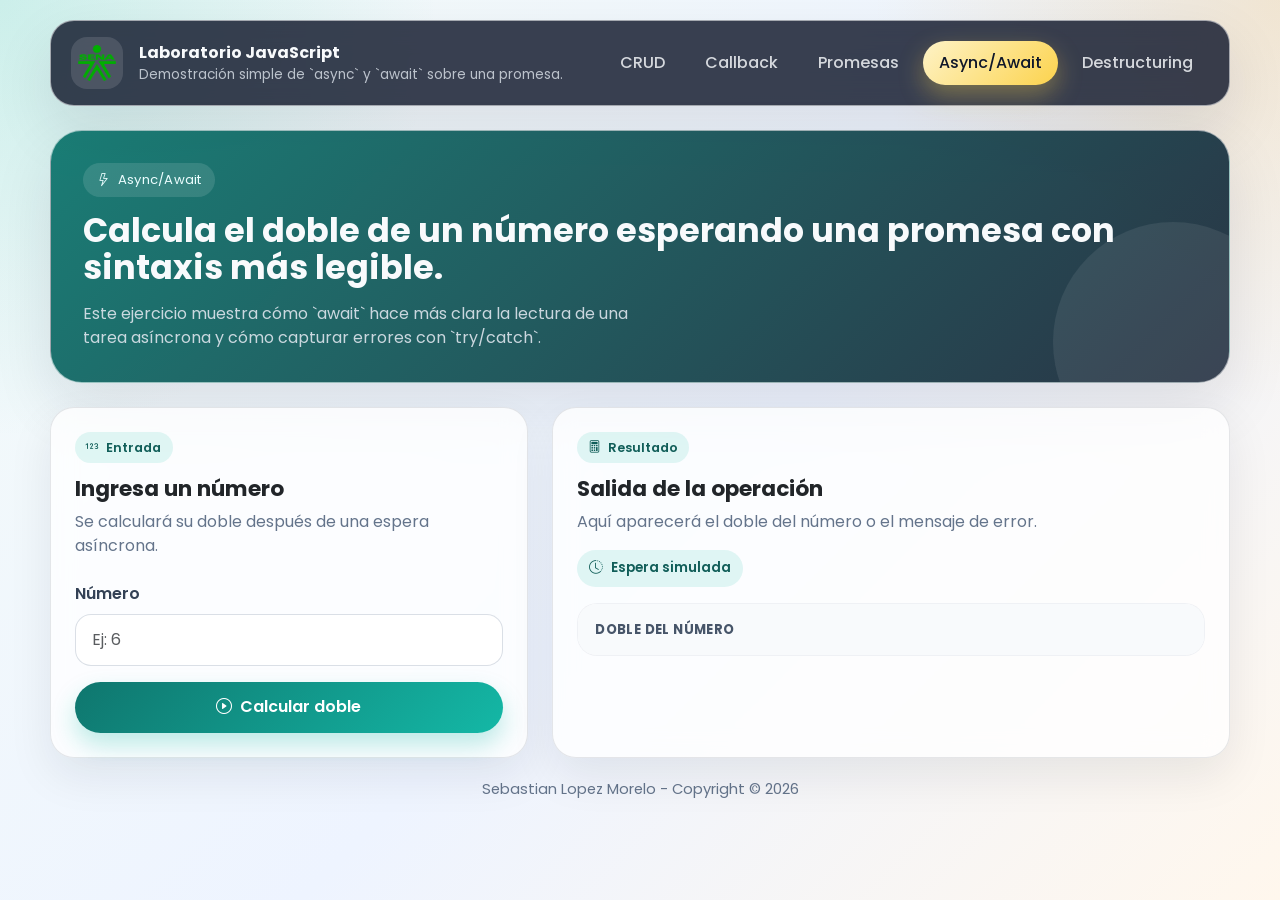
==== pages/async-await.html @ 8d1c25cd "Fix and Change System" ====
<!DOCTYPE html>
<html lang="es-CO">

<head>
    <meta charset="UTF-8">
    <meta name="viewport" content="width=device-width, initial-scale=1.0">
    <title>Laboratorio JavaScript | Async/Await</title>
    <meta name="author" content="Sebastian Lopez Morelo">
    <meta name="description" content="Cálculo asíncrono de un número usando async/await">
    <meta name="theme-color" content="#0f172a">
    <link rel="shortcut icon" href="../logosena.png" type="image/x-icon">
    <link rel="preconnect" href="https://fonts.googleapis.com">
    <link rel="preconnect" href="https://fonts.gstatic.com" crossorigin>
    <link href="https://fonts.googleapis.com/css2?family=Poppins:wght@400;500;600;700&display=swap"
        rel="stylesheet">
    <link href="https://cdn.jsdelivr.net/npm/bootstrap@5.3.3/dist/css/bootstrap.min.css" rel="stylesheet"
        integrity="sha384-QWTKZyjpPEjISv5WaRU9OFeRpok6YctnYmDr5pNlyT2bRjXh0JMhjY6hW+ALEwIH" crossorigin="anonymous">
    <link href="https://cdn.jsdelivr.net/npm/bootstrap-icons@1.11.3/font/bootstrap-icons.min.css" rel="stylesheet">
    <link rel="stylesheet" href="../assets/css/styles.css">
</head>

<body>
    <div class="app-shell">
        <header class="topbar mb-4">
            <div class="d-flex flex-column flex-xl-row align-items-xl-center justify-content-between gap-3">
                <div class="d-flex align-items-center gap-3">
                    <img src="../logosena.png" alt="Logo SENA" class="brand-mark">
                    <div>
                        <p class="brand-title">Laboratorio JavaScript</p>
                        <p class="brand-copy">Demostración simple de `async` y `await` sobre una promesa.</p>
                    </div>
                </div>

                <nav aria-label="Navegación principal">
                    <ul class="nav nav-pills gap-2">
                        <li class="nav-item"><a class="nav-link" href="../index.html">CRUD</a></li>
                        <li class="nav-item"><a class="nav-link" href="callback.html">Callback</a></li>
                        <li class="nav-item"><a class="nav-link" href="promesas.html">Promesas</a></li>
                        <li class="nav-item"><a class="nav-link active" href="async-await.html">Async/Await</a></li>
                        <li class="nav-item"><a class="nav-link" href="object-destructuring.html">Destructuring</a></li>
                    </ul>
                </nav>
            </div>
        </header>

        <section class="hero-panel mb-4">
            <span class="hero-eyebrow"><i class="bi bi-lightning"></i> Async/Await</span>
            <h1 class="hero-title">Calcula el doble de un número esperando una promesa con sintaxis más legible.</h1>
            <p class="hero-text">
                Este ejercicio muestra cómo `await` hace más clara la lectura de una tarea asíncrona y cómo capturar errores
                con `try/catch`.
            </p>
        </section>

        <main>
            <div class="row g-4">
                <div class="col-12 col-lg-5">
                    <div class="card surface-card">
                        <div class="card-body">
                            <span class="section-kicker"><i class="bi bi-123"></i> Entrada</span>
                            <h2 class="section-title">Ingresa un número</h2>
                            <p class="section-text">Se calculará su doble después de una espera asíncrona.</p>

                            <form id="studentForm" autocomplete="off" class="mt-4">
                                <div class="mb-3">
                                    <label class="form-label" for="name">Número</label>
                                    <input class="form-control" id="name" required placeholder="Ej: 6">
                                </div>

                                <div class="d-grid">
                                    <button class="btn btn-brand" type="button" id="btnAdd" onclick="addData()">
                                        <i class="bi bi-play-circle me-2"></i>Calcular doble
                                    </button>
                                </div>
                            </form>
                        </div>
                    </div>
                </div>

                <div class="col-12 col-lg-7">
                    <div class="card surface-card">
                        <div class="card-body">
                            <div class="results-header">
                                <div>
                                    <span class="section-kicker"><i class="bi bi-calculator"></i> Resultado</span>
                                    <h2 class="section-title">Salida de la operación</h2>
                                    <p class="section-text">Aquí aparecerá el doble del número o el mensaje de error.</p>
                                </div>

                                <div class="results-meta">
                                    <i class="bi bi-clock-history"></i>
                                    Espera simulada
                                </div>
                            </div>

                            <div class="table-shell">
                                <div class="table-responsive" id="tableData">
                                    <table class="table align-middle">
                                        <thead>
                                            <tr>
                                                <th scope="col">Doble del número</th>
                                            </tr>
                                        </thead>
                                        <tbody></tbody>
                                    </table>
                                </div>
                            </div>

                            <div id="emptyState" class="empty-panel d-none"></div>
                        </div>
                    </div>
                </div>
            </div>
        </main>

        <footer class="site-footer">
            <p class="mb-0">Sebastian Lopez Morelo - Copyright © 2026</p>
        </footer>
    </div>

    <script src="https://cdn.jsdelivr.net/npm/bootstrap@5.3.3/dist/js/bootstrap.bundle.min.js"
        integrity="sha384-YvpcrYf0tY3lHB60NNkmXc5s9fDVZLESaAA55NDzOxhy9GkcIdslK1eN7N6jIeHz"
        crossorigin="anonymous"></script>
    <script src="../assets/js/async-await.js"></script>
</body>

</html>
---- assets/css/styles.css ----
:root {
  --brand-primary: #0f766e;
  --brand-primary-dark: #115e59;
  --brand-accent: #f59e0b;
  --brand-surface: rgba(255, 255, 255, 0.78);
  --brand-surface-strong: #ffffff;
  --brand-border: rgba(15, 23, 42, 0.1);
  --brand-text: #0f172a;
  --brand-muted: #64748b;
  --brand-success: #15803d;
  --brand-danger: #b91c1c;
  --page-gradient: linear-gradient(135deg, #f4fbf9 0%, #eef4ff 55%, #fff7ed 100%);
  --shadow-soft: 0 24px 60px rgba(15, 23, 42, 0.1);
  --shadow-card: 0 18px 45px rgba(15, 23, 42, 0.08);
}

* {
  box-sizing: border-box;
}

body {
  min-height: 100vh;
  margin: 0;
  color: var(--brand-text);
  font-family: "Poppins", sans-serif;
  background:
    radial-gradient(circle at top left, rgba(20, 184, 166, 0.18), transparent 28%),
    radial-gradient(circle at top right, rgba(245, 158, 11, 0.18), transparent 26%),
    var(--page-gradient);
}

.app-shell {
  width: min(1180px, calc(100% - 2rem));
  margin: 0 auto;
  padding: 1.25rem 0 2.5rem;
}

.topbar {
  padding: 1rem 1.25rem;
  border: 1px solid rgba(255, 255, 255, 0.55);
  border-radius: 1.5rem;
  background: rgba(15, 23, 42, 0.82);
  backdrop-filter: blur(14px);
  box-shadow: var(--shadow-soft);
}

.brand-mark {
  width: 52px;
  height: 52px;
  object-fit: contain;
  border-radius: 1rem;
  background: rgba(255, 255, 255, 0.12);
  padding: 0.45rem;
}

.brand-title {
  margin: 0;
  color: #f8fafc;
  font-size: 1rem;
  font-weight: 700;
}

.brand-copy {
  margin: 0;
  color: rgba(226, 232, 240, 0.78);
  font-size: 0.85rem;
}

.nav-pills .nav-link {
  border-radius: 999px;
  color: rgba(248, 250, 252, 0.82);
  font-weight: 500;
  padding: 0.6rem 1rem;
  transition: all 0.2s ease;
}

.nav-pills .nav-link:hover,
.nav-pills .nav-link:focus-visible {
  color: #fff;
  background: rgba(255, 255, 255, 0.12);
}

.nav-pills .nav-link.active {
  color: var(--brand-text);
  background: linear-gradient(135deg, #fef3c7, #fcd34d);
  box-shadow: 0 10px 24px rgba(252, 211, 77, 0.35);
}

.hero-panel {
  position: relative;
  overflow: hidden;
  padding: 2rem;
  border: 1px solid rgba(255, 255, 255, 0.55);
  border-radius: 2rem;
  background: linear-gradient(135deg, rgba(15, 118, 110, 0.95), rgba(30, 41, 59, 0.95));
  box-shadow: var(--shadow-soft);
}

.hero-panel::after {
  content: "";
  position: absolute;
  inset: auto -4rem -5rem auto;
  width: 240px;
  height: 240px;
  border-radius: 50%;
  background: rgba(255, 255, 255, 0.08);
}

.hero-eyebrow {
  display: inline-flex;
  align-items: center;
  gap: 0.5rem;
  margin-bottom: 1rem;
  padding: 0.45rem 0.85rem;
  border-radius: 999px;
  color: #ecfeff;
  background: rgba(255, 255, 255, 0.12);
  font-size: 0.82rem;
  letter-spacing: 0.02em;
}

.hero-title {
  margin: 0;
  color: #f8fafc;
  font-size: clamp(1.9rem, 2.6vw, 3.3rem);
  font-weight: 700;
  line-height: 1.1;
}

.hero-text {
  max-width: 56ch;
  margin: 1rem 0 0;
  color: rgba(226, 232, 240, 0.88);
  font-size: 1rem;
}

.hero-stats {
  display: flex;
  flex-wrap: wrap;
  gap: 0.9rem;
  margin-top: 1.5rem;
}

.stat-chip {
  min-width: 150px;
  padding: 0.95rem 1rem;
  border: 1px solid rgba(255, 255, 255, 0.14);
  border-radius: 1.25rem;
  background: rgba(255, 255, 255, 0.09);
}

.stat-chip strong {
  display: block;
  color: #f8fafc;
  font-size: 1.1rem;
}

.stat-chip span {
  color: rgba(226, 232, 240, 0.75);
  font-size: 0.82rem;
}

.surface-card {
  height: 100%;
  border: 1px solid var(--brand-border);
  border-radius: 1.5rem;
  background: var(--brand-surface);
  backdrop-filter: blur(12px);
  box-shadow: var(--shadow-card);
}

.surface-card .card-body {
  padding: 1.5rem;
}

.section-kicker {
  display: inline-flex;
  align-items: center;
  gap: 0.45rem;
  margin-bottom: 0.85rem;
  padding: 0.35rem 0.7rem;
  border-radius: 999px;
  color: var(--brand-primary-dark);
  background: rgba(20, 184, 166, 0.12);
  font-size: 0.8rem;
  font-weight: 600;
}

.section-title {
  margin: 0;
  font-size: 1.35rem;
  font-weight: 700;
}

.section-text {
  margin: 0.5rem 0 0;
  color: var(--brand-muted);
}

.form-label {
  color: #334155;
  font-weight: 600;
}

.form-control {
  padding: 0.82rem 1rem;
  border: 1px solid rgba(148, 163, 184, 0.35);
  border-radius: 1rem;
  background: rgba(255, 255, 255, 0.92);
}

.form-control:focus {
  border-color: rgba(15, 118, 110, 0.55);
  box-shadow: 0 0 0 0.25rem rgba(15, 118, 110, 0.14);
}

.btn {
  border-radius: 999px;
  font-weight: 600;
  padding: 0.82rem 1.15rem;
}

.btn-brand {
  color: #fff;
  border: none;
  background: linear-gradient(135deg, var(--brand-primary), #14b8a6);
  box-shadow: 0 12px 24px rgba(20, 184, 166, 0.28);
}

.btn-brand:hover,
.btn-brand:focus-visible {
  color: #fff;
  background: linear-gradient(135deg, var(--brand-primary-dark), #0d9488);
}

.btn-soft {
  color: var(--brand-primary-dark);
  border: 1px solid rgba(15, 118, 110, 0.16);
  background: rgba(20, 184, 166, 0.1);
}

.btn-soft:hover,
.btn-soft:focus-visible {
  color: var(--brand-primary-dark);
  border-color: rgba(15, 118, 110, 0.28);
  background: rgba(20, 184, 166, 0.16);
}

.btn-danger-soft {
  color: var(--brand-danger);
  border: 1px solid rgba(185, 28, 28, 0.14);
  background: rgba(239, 68, 68, 0.1);
}

.btn-danger-soft:hover,
.btn-danger-soft:focus-visible {
  color: #fff;
  background: #dc2626;
}

.btn-outline-brand {
  color: var(--brand-primary-dark);
  border: 1px solid rgba(15, 118, 110, 0.3);
  background: transparent;
}

.btn-outline-brand:hover,
.btn-outline-brand:focus-visible {
  color: #fff;
  background: var(--brand-primary);
  border-color: var(--brand-primary);
}

.info-list {
  display: grid;
  gap: 0.85rem;
  margin: 1.35rem 0 0;
}

.info-item {
  display: flex;
  align-items: flex-start;
  gap: 0.85rem;
  padding: 0.95rem 1rem;
  border-radius: 1.1rem;
  background: rgba(255, 255, 255, 0.72);
}

.info-item i {
  color: var(--brand-primary);
  font-size: 1rem;
}

.info-item strong {
  display: block;
  margin-bottom: 0.15rem;
}

.info-item span {
  color: var(--brand-muted);
  font-size: 0.92rem;
}

.results-header {
  display: flex;
  flex-wrap: wrap;
  justify-content: space-between;
  align-items: center;
  gap: 1rem;
  margin-bottom: 1rem;
}

.results-meta {
  display: inline-flex;
  align-items: center;
  gap: 0.45rem;
  padding: 0.5rem 0.8rem;
  border-radius: 999px;
  color: var(--brand-primary-dark);
  background: rgba(20, 184, 166, 0.12);
  font-size: 0.85rem;
  font-weight: 600;
}

.table-shell {
  overflow: hidden;
  border: 1px solid rgba(148, 163, 184, 0.15);
  border-radius: 1.25rem;
  background: var(--brand-surface-strong);
}

.table {
  margin-bottom: 0;
}

.table thead th {
  border-bottom: none;
  color: #475569;
  background: #f8fafc;
  font-size: 0.82rem;
  font-weight: 700;
  letter-spacing: 0.03em;
  text-transform: uppercase;
}

.table > :not(caption) > * > * {
  padding: 1rem 1.1rem;
  border-bottom-color: rgba(226, 232, 240, 0.9);
}

.table tbody tr:last-child td {
  border-bottom: none;
}

.record-actions {
  display: flex;
  flex-wrap: wrap;
  gap: 0.55rem;
}

.empty-panel {
  padding: 2rem 1rem 1rem;
  text-align: center;
}

.empty-icon {
  display: inline-grid;
  place-items: center;
  width: 68px;
  height: 68px;
  margin-bottom: 1rem;
  border-radius: 50%;
  color: var(--brand-primary);
  background: rgba(20, 184, 166, 0.12);
  font-size: 1.5rem;
}

.empty-panel h3 {
  margin-bottom: 0.35rem;
  font-size: 1.1rem;
  font-weight: 700;
}

.empty-panel p {
  margin: 0;
  color: var(--brand-muted);
}

.status-banner {
  border-radius: 1.1rem;
  padding: 1rem 1.1rem;
  font-weight: 600;
}

.status-success {
  color: var(--brand-success);
  background: rgba(34, 197, 94, 0.12);
}

.status-error {
  color: var(--brand-danger);
  background: rgba(239, 68, 68, 0.12);
}

.site-footer {
  padding: 1.25rem 0 0;
  color: #64748b;
  font-size: 0.92rem;
  text-align: center;
}

#btnUpdate {
  display: none;
}

@media (max-width: 991.98px) {
  .app-shell {
    width: min(100% - 1rem, 1180px);
  }

  .hero-panel,
  .surface-card .card-body {
    padding: 1.25rem;
  }

  .results-header {
    align-items: flex-start;
  }
}

@media (max-width: 575.98px) {
  .topbar {
    padding: 1rem;
  }

  .hero-panel {
    border-radius: 1.5rem;
  }

  .nav-pills .nav-link,
  .btn {
    width: 100%;
    text-align: center;
  }

  .hero-stats {
    display: grid;
  }
}
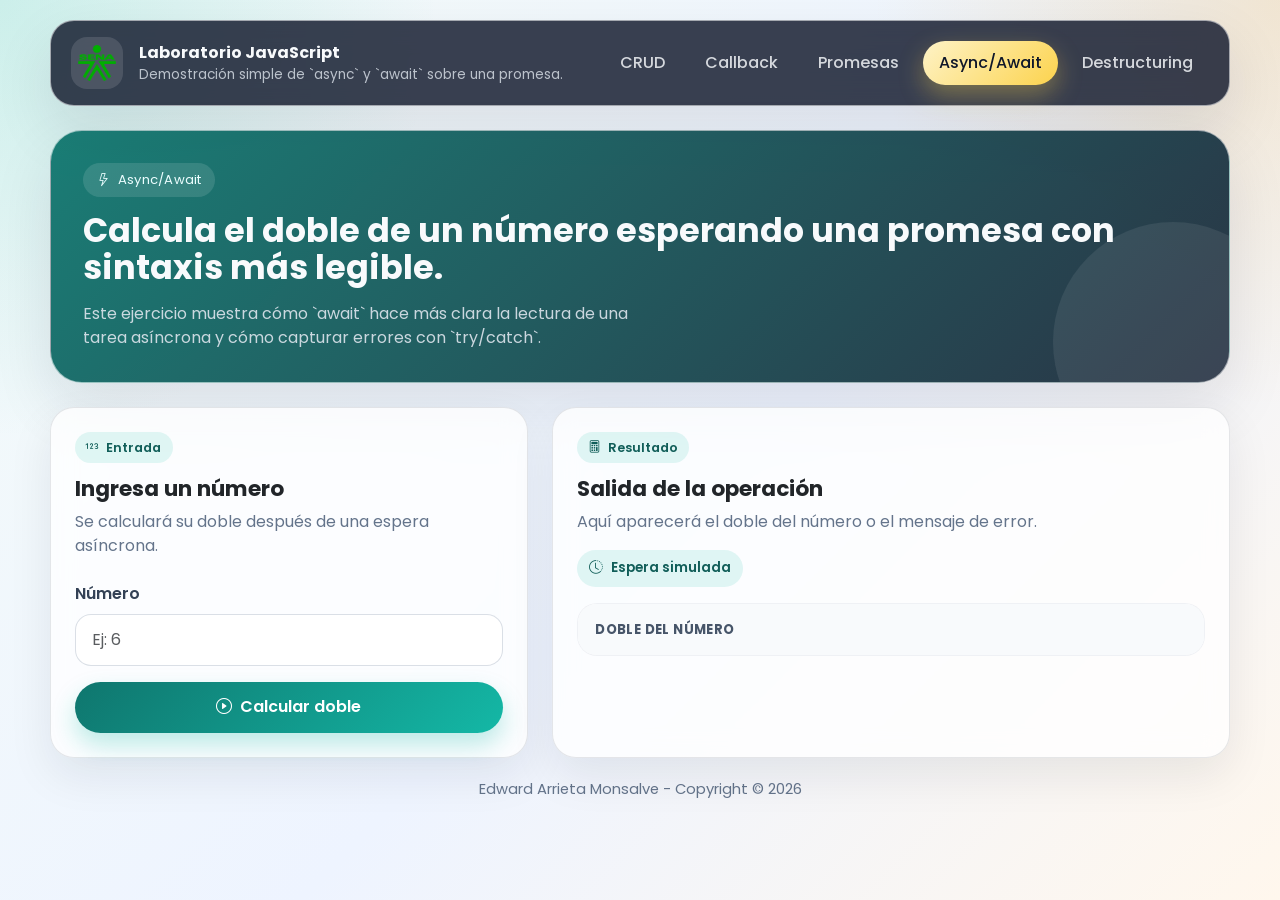
==== commit e33c6e23: "Fix and Change Names" ====
--- a/pages/async-await.html
+++ b/pages/async-await.html
@@ -5,7 +5,7 @@
     <meta charset="UTF-8">
     <meta name="viewport" content="width=device-width, initial-scale=1.0">
     <title>Laboratorio JavaScript | Async/Await</title>
-    <meta name="author" content="Sebastian Lopez Morelo">
+    <meta name="author" content="Edward Arrieta Monsalve">
     <meta name="description" content="Cálculo asíncrono de un número usando async/await">
     <meta name="theme-color" content="#0f172a">
     <link rel="shortcut icon" href="../logosena.png" type="image/x-icon">
@@ -114,7 +114,7 @@
         </main>
 
         <footer class="site-footer">
-            <p class="mb-0">Sebastian Lopez Morelo - Copyright © 2026</p>
+            <p class="mb-0">Edward Arrieta Monsalve - Copyright © 2026</p>
         </footer>
     </div>
 
